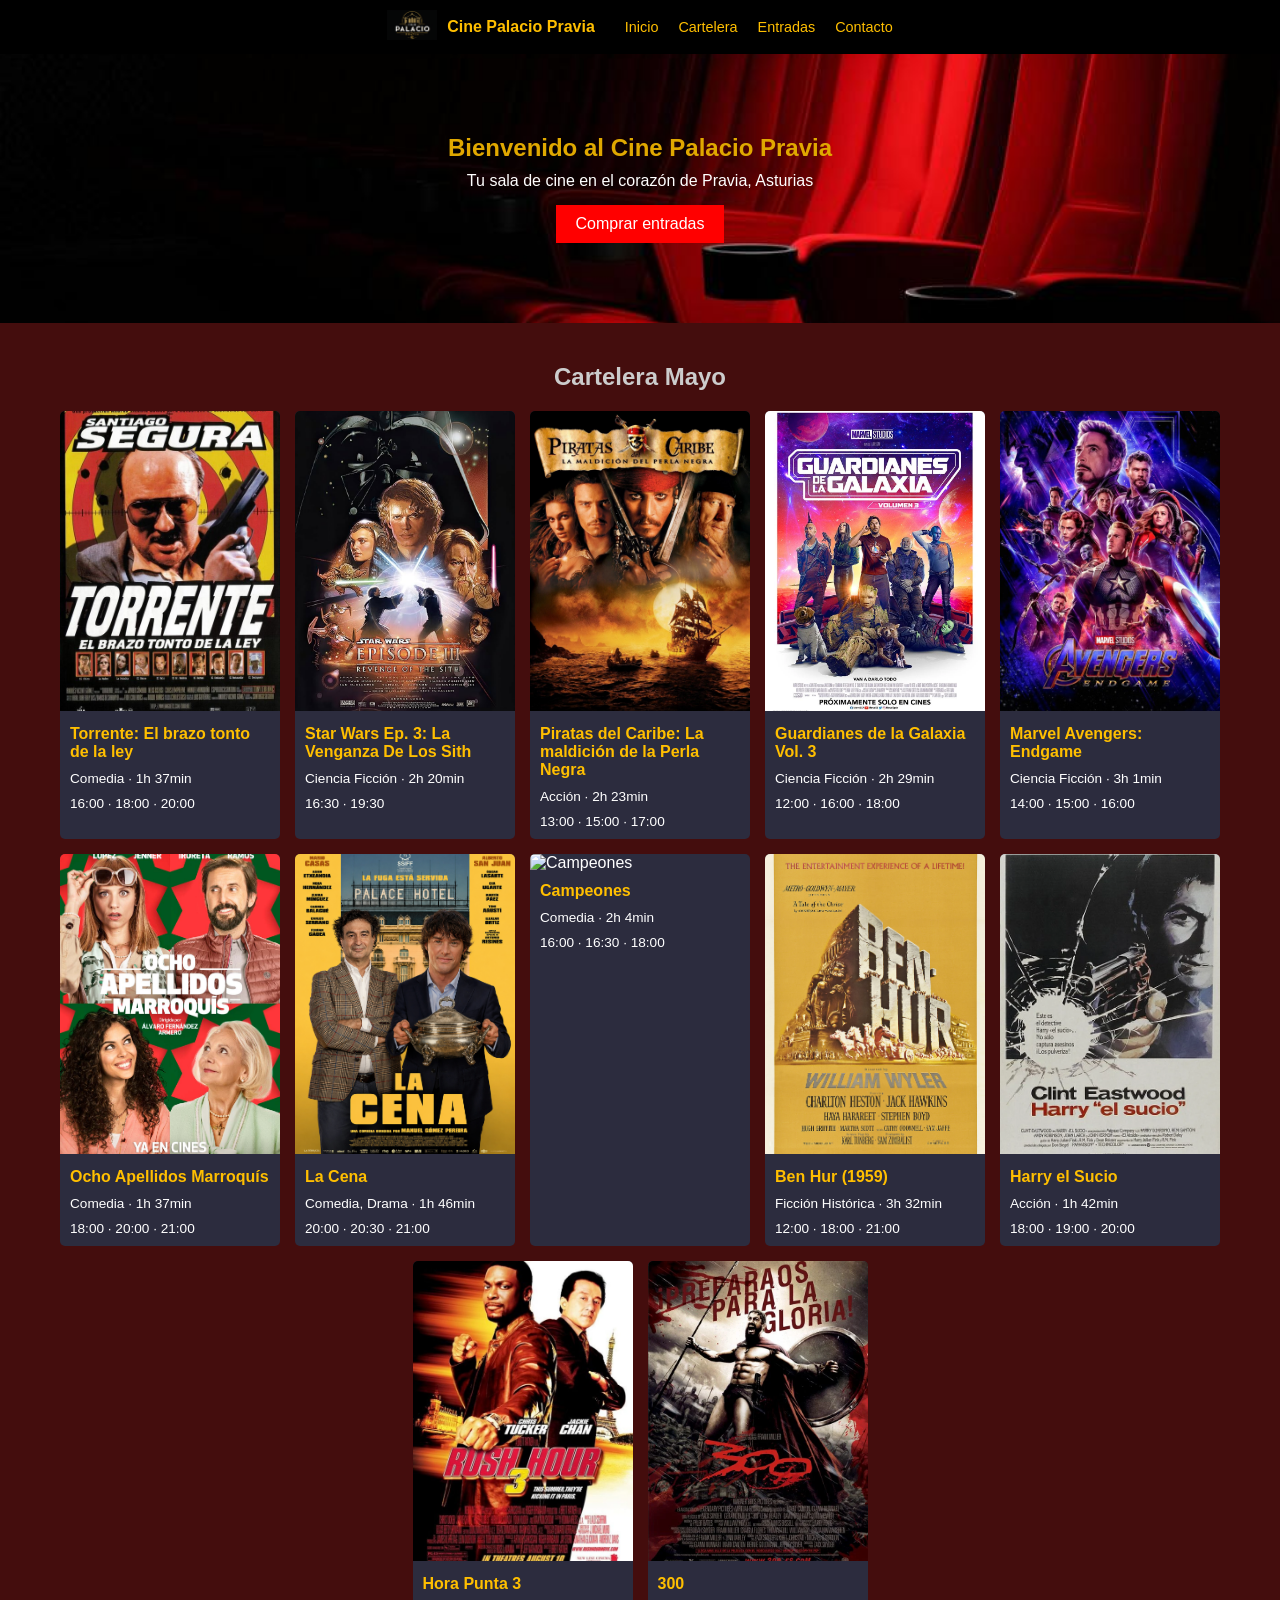
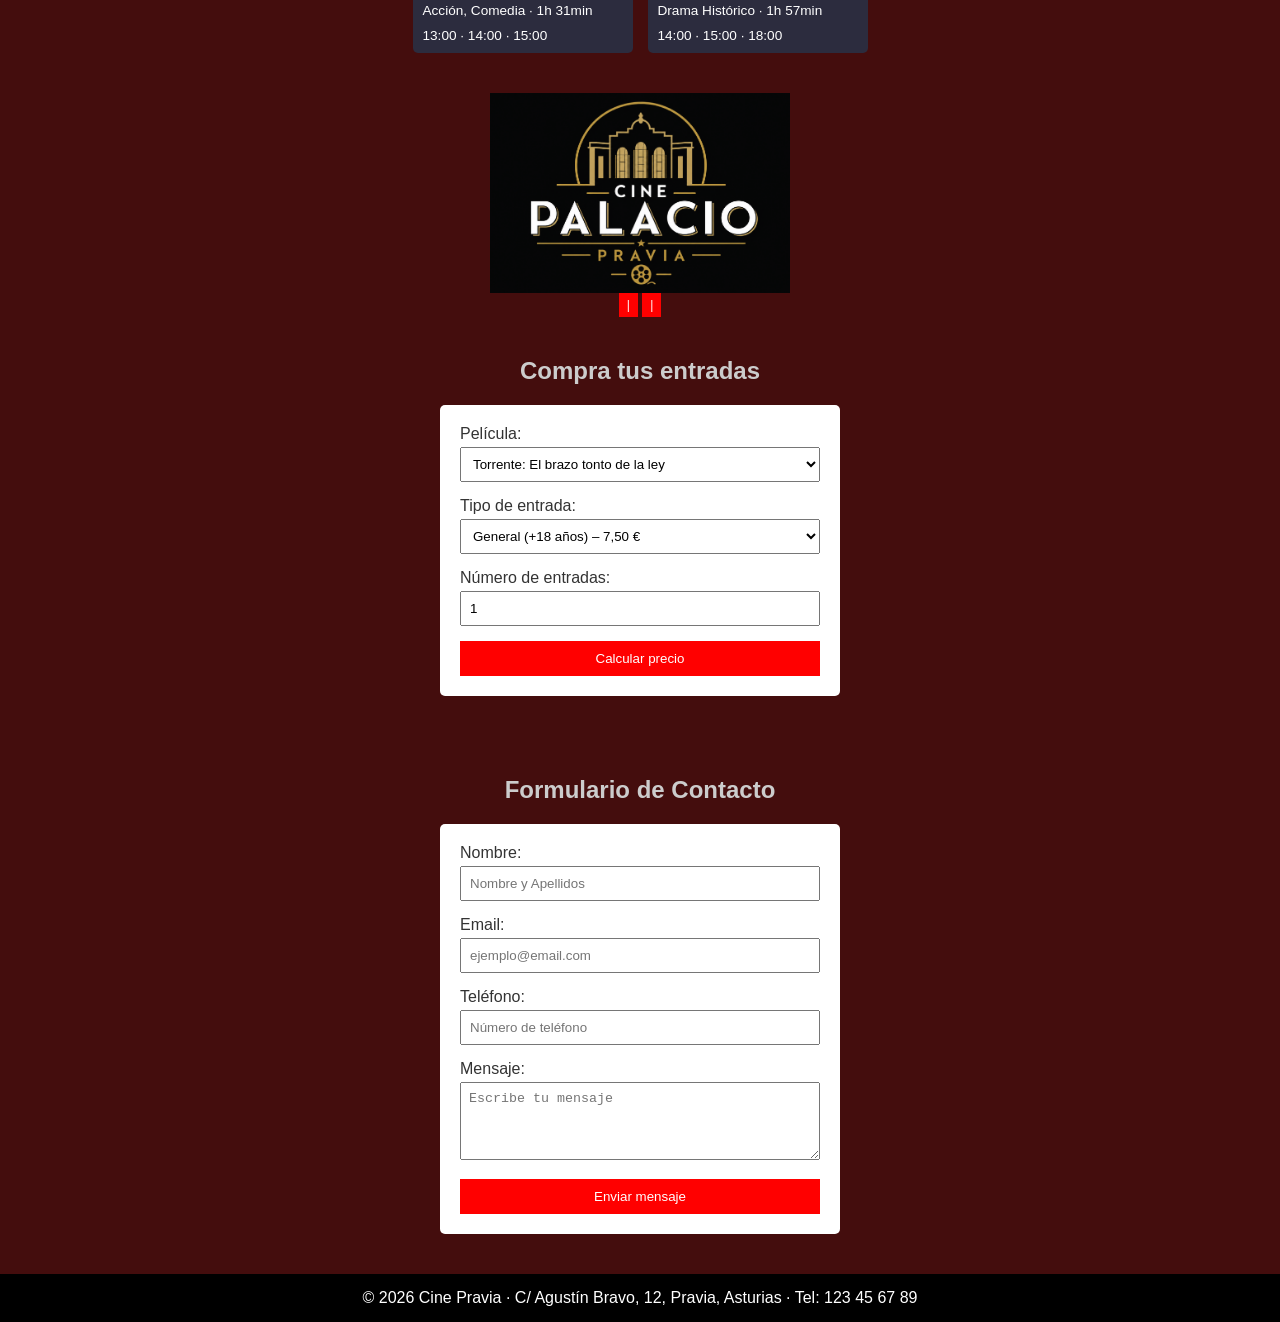
==== index.html @ 54573986 "Add files via upload" ====
<!DOCTYPE html>
<html lang="es">
<head>
  <meta charset="UTF-8">
  <title>Cine Palacio Pravia</title>
  <link rel="stylesheet" href="estilos.css">
  <meta name="viewport" content="width=device-width, initial-scale=1.0">
</head>
<body>

<header>
  <nav>
    <a href="#">
    <img src="logo.png" alt="Logo Cine" class="imagenLogo">
    </a>
    <div class="logo">Cine Palacio Pravia</div>
      <nav class="menu">
        <a href="#inicio">Inicio</a>
        <a href="#cartelera">Cartelera</a>
        <a href="#calculadora">Entradas</a>
        <a href="#formulario">Contacto</a>
      </nav>
  </nav>
</header>

<main>

  <section id="inicio" class="portada">
    <h1>Bienvenido al Cine Palacio Pravia</h1>
    <p>Tu sala de cine en el corazón de Pravia, Asturias</p>
    <a href="#calculadora" class="boton">Comprar entradas</a>
  </section>

  <section id="cartelera" class="cartelera">
    <h2>Cartelera Mayo</h2>
    <div class="peliculas">
        <article class="pelicula">
            <img src="torrente.jpg" alt="Torrente">
            <h3>Torrente: El brazo tonto de la ley</h3>
            <p>Comedia · 1h 37min</p>
            <span>16:00 · 18:00 · 20:00</span>
        </article>

        <article class="pelicula">
            <img src="starwars.jpg" alt="Star Wars">
            <h3>Star Wars Ep. 3: La Venganza De Los Sith</h3>
            <p>Ciencia Ficción · 2h 20min</p>
            <span>16:30 · 19:30</span>
        </article>

        <article class="pelicula">
            <img src="piratas.jpg" alt="Piratas">
            <h3>Piratas del Caribe: La maldición de la Perla Negra</h3>
            <p>Acción · 2h 23min</p>
            <span>13:00 · 15:00 · 17:00</span>
        </article>

        <article class="pelicula">
            <img src="guardianes.jpg" alt="Guardianes">
            <h3>Guardianes de la Galaxia Vol. 3</h3>
            <p>Ciencia Ficción · 2h 29min</p>
            <span>12:00 · 16:00 · 18:00</span>
        </article>

        <article class="pelicula">
            <img src="avengers.jpg" alt="Avengers">
            <h3>Marvel Avengers: Endgame</h3>
            <p>Ciencia Ficción · 3h 1min</p>
            <span>14:00 · 15:00 · 16:00</span>
        </article>

        <article class="pelicula">
            <img src="ocho.jpg" alt="Ocho Apellidos">
            <h3>Ocho Apellidos Marroquís</h3>
            <p>Comedia · 1h 37min</p>
            <span>18:00 · 20:00 · 21:00</span>
        </article>

        <article class="pelicula">
            <img src="lacena.png" alt="La Cena">
            <h3>La Cena</h3>
            <p>Comedia, Drama · 1h 46min</p>
            <span>20:00 · 20:30 · 21:00</span>
        </article>

        <article class="pelicula">
            <img src="campeones.jpg" alt="Campeones">
            <h3>Campeones</h3>
            <p>Comedia · 2h 4min</p>
            <span>16:00 · 16:30 · 18:00</span>
        </article>

        <article class="pelicula">
            <img src="benhur.jpg" alt="Ben Hur">
            <h3>Ben Hur (1959)</h3
                ><p>Ficción Histórica · 3h 32min</p>
                <span>12:00 · 18:00 · 21:00</span>
        </article>

        <article class="pelicula">
            <img src="harry.jpg" alt="Harry el Sucio">
            <h3>Harry el Sucio</h3>
            <p>Acción · 1h 42min</p>
            <span>18:00 · 19:00 · 20:00</span>
        </article>

        <article class="pelicula">
            <img src="hora.jpg" alt="Hora Punta">
            <h3>Hora Punta 3</h3>
            <p>Acción, Comedia · 1h 31min</p>
            <span>13:00 · 14:00 · 15:00</span>
        </article>

        <article class="pelicula">
            <img src="300.jpg" alt="300">
            <h3>300</h3>
            <p>Drama Histórico · 1h 57min</p>
            <span>14:00 · 15:00 · 18:00</span>
        </article>
    </div>
  </section>
    
  <div class="galeria">
    <img id="galeria" src="logo.png" class="imagenLogoCentro">
    <div class="botones">
      <button onclick="cambiar(-1)">|</button>
      <button onclick="cambiar(1)">|</button>
    </div>
  </div>

  <section id="calculadora" class="calculadora">
    <h2>Compra tus entradas</h2>
    <div class="caja">
      <div class="campo">
        <label for="pelicula">Película:</label>
        <select id="pelicula">
          <option>Torrente: El brazo tonto de la ley</option>
          <option>Star Wars Episodio 3: La Venganza De Los Sith</option>
          <option>Piratas del Caribe: La maldición de la Perla Negra</option>
          <option>Guardianes de la Galaxia: Volumen 3</option>
          <option>Marvel Avengers: Endgame</option>
          <option>Ocho Apellidos Marroquís</option>
          <option>La Cena</option>
          <option>Campeones</option>
          <option>Ben Hur (1959)</option>
          <option>Harry el Sucio</option>
          <option>Hora Punta 3</option>
          <option>300</option>
        </select>
      </div>
      <div class="campo">
        <label for="tipo">Tipo de entrada:</label>
        <select id="tipo">
          <option value="general">General (+18 años) – 7,50 €</option>
          <option value="reducida">Reducida (jubilados o niños) – 5,00 €</option>
          <option value="vip">VIP (butaca premium con palomitas) – 12,50 €</option>
        </select>
      </div>
      <div class="campo">
        <label for="cantidad">Número de entradas:</label>
        <input type="number" id="cantidad" min="1" max="10" value="1">
      </div>
      <button id="calcular">Calcular precio</button>
      <div id="resultado" class="resultado oculto">
        <h3>Resumen</h3>
        <p id="textoSubtotal"></p>
        <p id="textoIva"></p>
        <p id="textoTotal"></p>
      </div>
    </div>
  </section>

  <section id="formulario" class="formulario">
    <h2>Formulario de Contacto</h2>
    <form id="contacto">
      <div class="campo"><label for="nombre">Nombre:</label><input type="text" id="nombre" placeholder="Nombre y Apellidos" required></div>
      <div class="campo"><label for="email">Email:</label><input type="email" id="email" placeholder="ejemplo@email.com" required></div>
      <div class="campo"><label for="telefono">Teléfono:</label><input type="tel" id="telefono" placeholder="Número de teléfono" pattern="[0-9]+" inputmode="numeric" required></div>
      <div class="campo"><label for="mensaje">Mensaje:</label><textarea id="mensaje" rows="4" placeholder="Escribe tu mensaje" required></textarea></div>
      <button type="submit">Enviar mensaje</button>
      <p id="mensajeAgradecimiento" class="oculto">¡Muchas gracias por tu ayuda!</p>
    </form>
  </section>

</main>

<footer>
  <p>© 2026 Cine Pravia · C/ Agustín Bravo, 12, Pravia, Asturias · Tel: 123 45 67 89</p>
</footer>

<script src="script.js"></script>
</body>
</html>
---- estilos.css ----
* {
    margin: 0;
    padding: 0;
    box-sizing: border-box;
}

body {
    background: #440d0d;
    color: #ccc;
    font-family: Arial, sans-serif;
}

h2 { text-align: center; }

header {
    background: #000;
    padding: 10px;
    position: sticky;
    top: 0;
}

nav {
    display: flex;
    align-items: center;
    justify-content: center;
    gap: 10px;
}

.menu { display: flex; gap: 20px; margin-left: 20px; }
.menu a { color: #ffbf00; text-decoration: none; font-size: 0.9rem; }
.menu a:hover { color: white; }

.imagenLogo { width: 50px; }
.logo { color: #ffbf00; font-weight: bold; }
.imagenLogoCentro { width: 300px; display: block; margin: 0 auto; }

.portada {
    background: url("cine.jpg") center/cover;
    color: white;
    text-align: center;
    padding: 80px 20px;
}

.portada h1 { color: #e0a800; margin-bottom: 10px; }

.boton {
    display: inline-block;
    margin-top: 15px;
    padding: 10px 20px;
    background: #f00;
    color: white;
    text-decoration: none;
}

.cartelera { padding: 40px 20px; }
.cartelera h2 { margin-bottom: 20px; }

.peliculas {
    display: flex;
    flex-wrap: wrap;
    gap: 15px;
    justify-content: center;
}

.pelicula {
    width: 220px;
    background: #2c2c3e;
    border-radius: 5px;
    overflow: hidden;
    color: white;
}

.pelicula img { width: 100%; height: 300px; object-fit: cover; }
.pelicula h3 { color: #ffbf00; padding: 10px; font-size: 1rem; }
.pelicula p, .pelicula span { display: block; padding: 0 10px 10px; font-size: 0.85rem; }

#galeria { width: 300px; height: 200px; object-fit: cover; }
.galeria { text-align: center; }
.botones button { width: auto; padding: 5px 8px; font-size: 12px; }

.calculadora, .formulario { padding: 40px 20px; }
.calculadora h2, .formulario h2 { margin-bottom: 20px; }

.caja {
    max-width: 400px;
    margin: auto;
    background: white;
    padding: 20px;
    border-radius: 5px;
}

.campo { margin-bottom: 15px; }
.campo label { display: block; margin-bottom: 4px; color: #333; }
.campo input, .campo select, .campo textarea { width: 100%; padding: 8px; }

button { width: 100%; padding: 10px; background: #f00; color: white; border: none; cursor: pointer; }

.resultado { margin-top: 15px; background: #eee; padding: 10px; color: black; }

.formulario form { max-width: 400px; margin: auto; background: white; padding: 20px; border-radius: 5px; }
.formulario .campo label { color: #333; display: block; margin-bottom: 4px; }

#mensajeAgradecimiento { color: green; margin-top: 10px; }
.oculto { display: none; }

footer { background: #000; color: white; text-align: center; padding: 15px; }

@media (max-width: 600px) {

nav {
    flex-direction: column;
    gap: 6px;
}

.menu {
    margin-left: 0;
    flex-wrap: wrap;
    justify-content: center;
    gap: 10px;
}

.portada h1 {
    font-size: 1.4rem;
}

.portada p {
    font-size: 0.9rem;
}

.pelicula {
    width: 160px;
}

.pelicula img {
    height: 220px;
}

#galeria {
    width: 90%;
    height: auto;
}

.botones button {
    padding: 8px 14px;
    font-size: 14px;
}
}
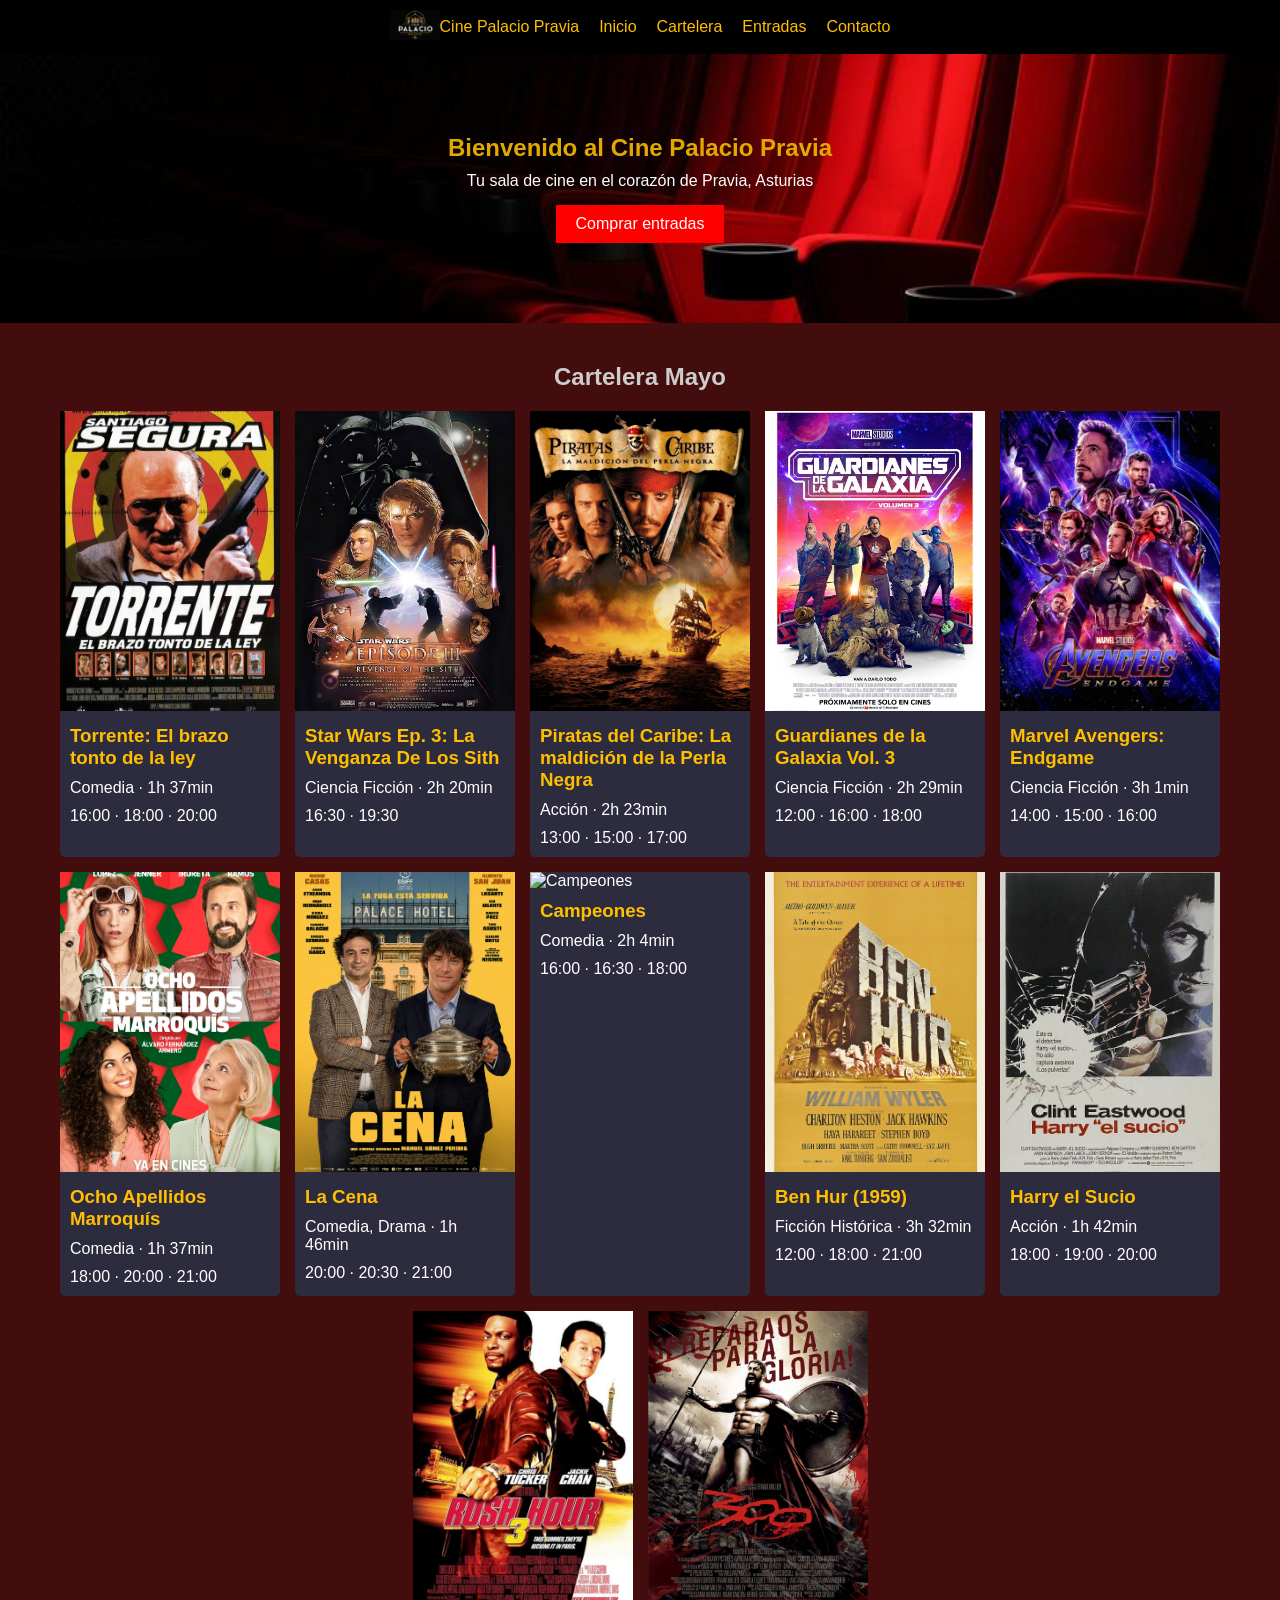
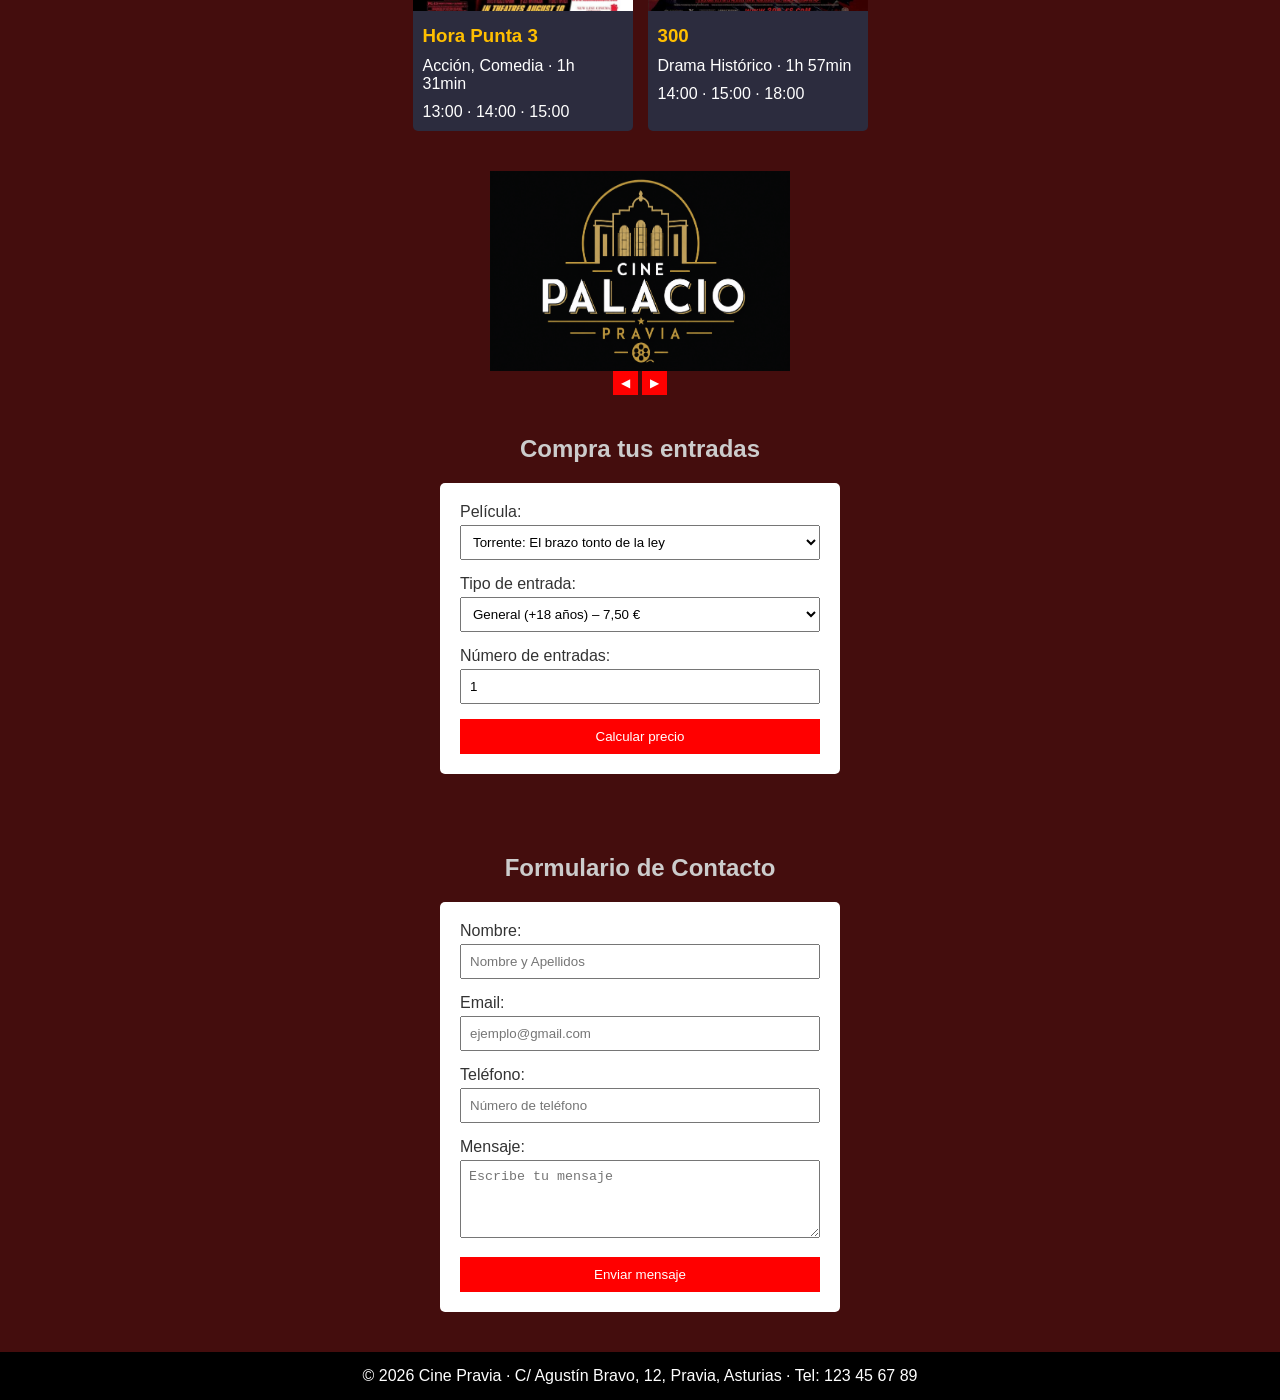
==== commit 421eb5c4: "Add files via upload" ====
--- a/index.html
+++ b/index.html
@@ -92,8 +92,8 @@
 
         <article class="pelicula">
             <img src="benhur.jpg" alt="Ben Hur">
-            <h3>Ben Hur (1959)</h3
-                ><p>Ficción Histórica · 3h 32min</p>
+            <h3>Ben Hur (1959)</h3>
+                <p>Ficción Histórica · 3h 32min</p>
                 <span>12:00 · 18:00 · 21:00</span>
         </article>
 
@@ -123,14 +123,15 @@
   <div class="galeria">
     <img id="galeria" src="logo.png" class="imagenLogoCentro">
     <div class="botones">
-      <button onclick="cambiar(-1)">|</button>
-      <button onclick="cambiar(1)">|</button>
+      <!-- Ese id &#9664; hace que se vean las flechas porque <> no son correctos-->
+      <button onclick="cambiar(-1)">&#9664;</button>
+      <button onclick="cambiar(1)">&#9654;</button>
     </div>
   </div>
 
   <section id="calculadora" class="calculadora">
     <h2>Compra tus entradas</h2>
-    <div class="caja">
+    <div class="contenedorPelis">
       <div class="campo">
         <label for="pelicula">Película:</label>
         <select id="pelicula">
@@ -174,7 +175,7 @@
     <h2>Formulario de Contacto</h2>
     <form id="contacto">
       <div class="campo"><label for="nombre">Nombre:</label><input type="text" id="nombre" placeholder="Nombre y Apellidos" required></div>
-      <div class="campo"><label for="email">Email:</label><input type="email" id="email" placeholder="ejemplo@email.com" required></div>
+      <div class="campo"><label for="email">Email:</label><input type="email" id="email"placeholder="ejemplo@gmail.com"pattern=".+@gmail\.com"required></div>
       <div class="campo"><label for="telefono">Teléfono:</label><input type="tel" id="telefono" placeholder="Número de teléfono" pattern="[0-9]+" inputmode="numeric" required></div>
       <div class="campo"><label for="mensaje">Mensaje:</label><textarea id="mensaje" rows="4" placeholder="Escribe tu mensaje" required></textarea></div>
       <button type="submit">Enviar mensaje</button>
--- a/estilos.css
+++ b/estilos.css
@@ -1,39 +1,47 @@
+/* Quita márgenes, padding y establece el modelo de caja */
 * {
     margin: 0;
     padding: 0;
     box-sizing: border-box;
 }
 
+/* Estilo general de la página */
 body {
     background: #440d0d;
     color: #ccc;
     font-family: Arial, sans-serif;
 }
 
+/* Centra los títulos h2 */
 h2 { text-align: center; }
 
+/* Fondo negro para el encabezado */
 header {
     background: #000;
     padding: 10px;
-    position: sticky;
     top: 0;
 }
 
+/* Organiza el menú en horizontal y centrado */
 nav {
     display: flex;
     align-items: center;
     justify-content: center;
-    gap: 10px;
 }
 
-.menu { display: flex; gap: 20px; margin-left: 20px; }
-.menu a { color: #ffbf00; text-decoration: none; font-size: 0.9rem; }
+/* Separación y estilo de los enlaces del menú */
+.menu { gap: 20px; margin-left: 20px; }
+.menu a { color: #ffbf00; text-decoration: none;}
 .menu a:hover { color: white; }
 
+/* Tamaño del logo pequeño y estilo del texto */
 .imagenLogo { width: 50px; }
-.logo { color: #ffbf00; font-weight: bold; }
+.logo { color: #ffbf00;}
+
+/* Logo central grande y centrado */
 .imagenLogoCentro { width: 300px; display: block; margin: 0 auto; }
 
+/* Sección de portada con imagen de fondo */
 .portada {
     background: url("cine.jpg") center/cover;
     color: white;
@@ -41,8 +49,10 @@
     padding: 80px 20px;
 }
 
+/* Título de la portada */
 .portada h1 { color: #e0a800; margin-bottom: 10px; }
 
+/* Botón de comprar entradas */
 .boton {
     display: inline-block;
     margin-top: 15px;
@@ -52,9 +62,11 @@
     text-decoration: none;
 }
 
+/* Espaciado de la sección cartelera */
 .cartelera { padding: 40px 20px; }
 .cartelera h2 { margin-bottom: 20px; }
 
+/* Contenedor de películas */
 .peliculas {
     display: flex;
     flex-wrap: wrap;
@@ -62,26 +74,36 @@
     justify-content: center;
 }
 
+/* Contenedor individual de cada película */
 .pelicula {
     width: 220px;
     background: #2c2c3e;
     border-radius: 5px;
-    overflow: hidden;
     color: white;
 }
 
+/* Imágen película */
 .pelicula img { width: 100%; height: 300px; object-fit: cover; }
-.pelicula h3 { color: #ffbf00; padding: 10px; font-size: 1rem; }
-.pelicula p, .pelicula span { display: block; padding: 0 10px 10px; font-size: 0.85rem; }
 
-#galeria { width: 300px; height: 200px; object-fit: cover; }
+/* Título película */
+.pelicula h3 { color: #ffbf00; padding: 10px;}
+
+/* Texto de género y horarios */
+.pelicula p, .pelicula span { display: block; padding: 0 10px 10px;}
+
+/* Imágen y contenedor de la galería */
+#galeria { width: 300px; height: 200px;}
 .galeria { text-align: center; }
+
+/* Botones de navegación de la galería */
 .botones button { width: auto; padding: 5px 8px; font-size: 12px; }
 
+/* Espacios de calculadora y formulario */
 .calculadora, .formulario { padding: 40px 20px; }
 .calculadora h2, .formulario h2 { margin-bottom: 20px; }
 
-.caja {
+/* Contenedor para la calculadora */
+.contenedorPelis {
     max-width: 400px;
     margin: auto;
     background: white;
@@ -89,59 +111,51 @@
     border-radius: 5px;
 }
 
+/* Espacio entre campos del formulario */
 .campo { margin-bottom: 15px; }
 .campo label { display: block; margin-bottom: 4px; color: #333; }
+
+/* Inputs, selects y textareas editados para que se vean bien */
 .campo input, .campo select, .campo textarea { width: 100%; padding: 8px; }
 
+/* Estilo botones */
 button { width: 100%; padding: 10px; background: #f00; color: white; border: none; cursor: pointer; }
 
+/* Contenedor resultado del precio */
 .resultado { margin-top: 15px; background: #eee; padding: 10px; color: black; }
 
+/* Contenedor formulario de contacto */
 .formulario form { max-width: 400px; margin: auto; background: white; padding: 20px; border-radius: 5px; }
 .formulario .campo label { color: #333; display: block; margin-bottom: 4px; }
 
+/* Mensaje de agradecimiento */
 #mensajeAgradecimiento { color: green; margin-top: 10px; }
+
+/* Línea para ocultar elementos */
 .oculto { display: none; }
 
+/* Estilo del footer */
 footer { background: #000; color: white; text-align: center; padding: 15px; }
 
-@media (max-width: 600px) {
+/* RESPONSIVE Y MÓVILES */
 
-nav {
-    flex-direction: column;
-    gap: 6px;
-}
+/* Adaptarse a pantallas pequeñas */
+@media (max-width: 768px) {
 
-.menu {
-    margin-left: 0;
-    flex-wrap: wrap;
-    justify-content: center;
-    gap: 10px;
-}
+    /* El menú pasa a ser vertical porque evidentemente no cabe */
+    nav {
+        flex-direction: column;
+        padding: 10px;
+    }
 
-.portada h1 {
-    font-size: 1.4rem;
-}
+    /* Reduce el gap y tamaño de fuente del menú para que entre en la pantalla */
+    .menu {
+        gap: 8px;
+        font-size: 0.9rem;
+    }
 
-.portada p {
-    font-size: 0.9rem;
-}
-
-.pelicula {
-    width: 160px;
-}
-
-.pelicula img {
-    height: 220px;
-}
-
-#galeria {
-    width: 90%;
-    height: auto;
-}
-
-.botones button {
-    padding: 8px 14px;
-    font-size: 14px;
-}
+    /* Reduce el tamaño del título principal */
+    .principal h1 {
+        font-size: 2rem;
+    }
 }
